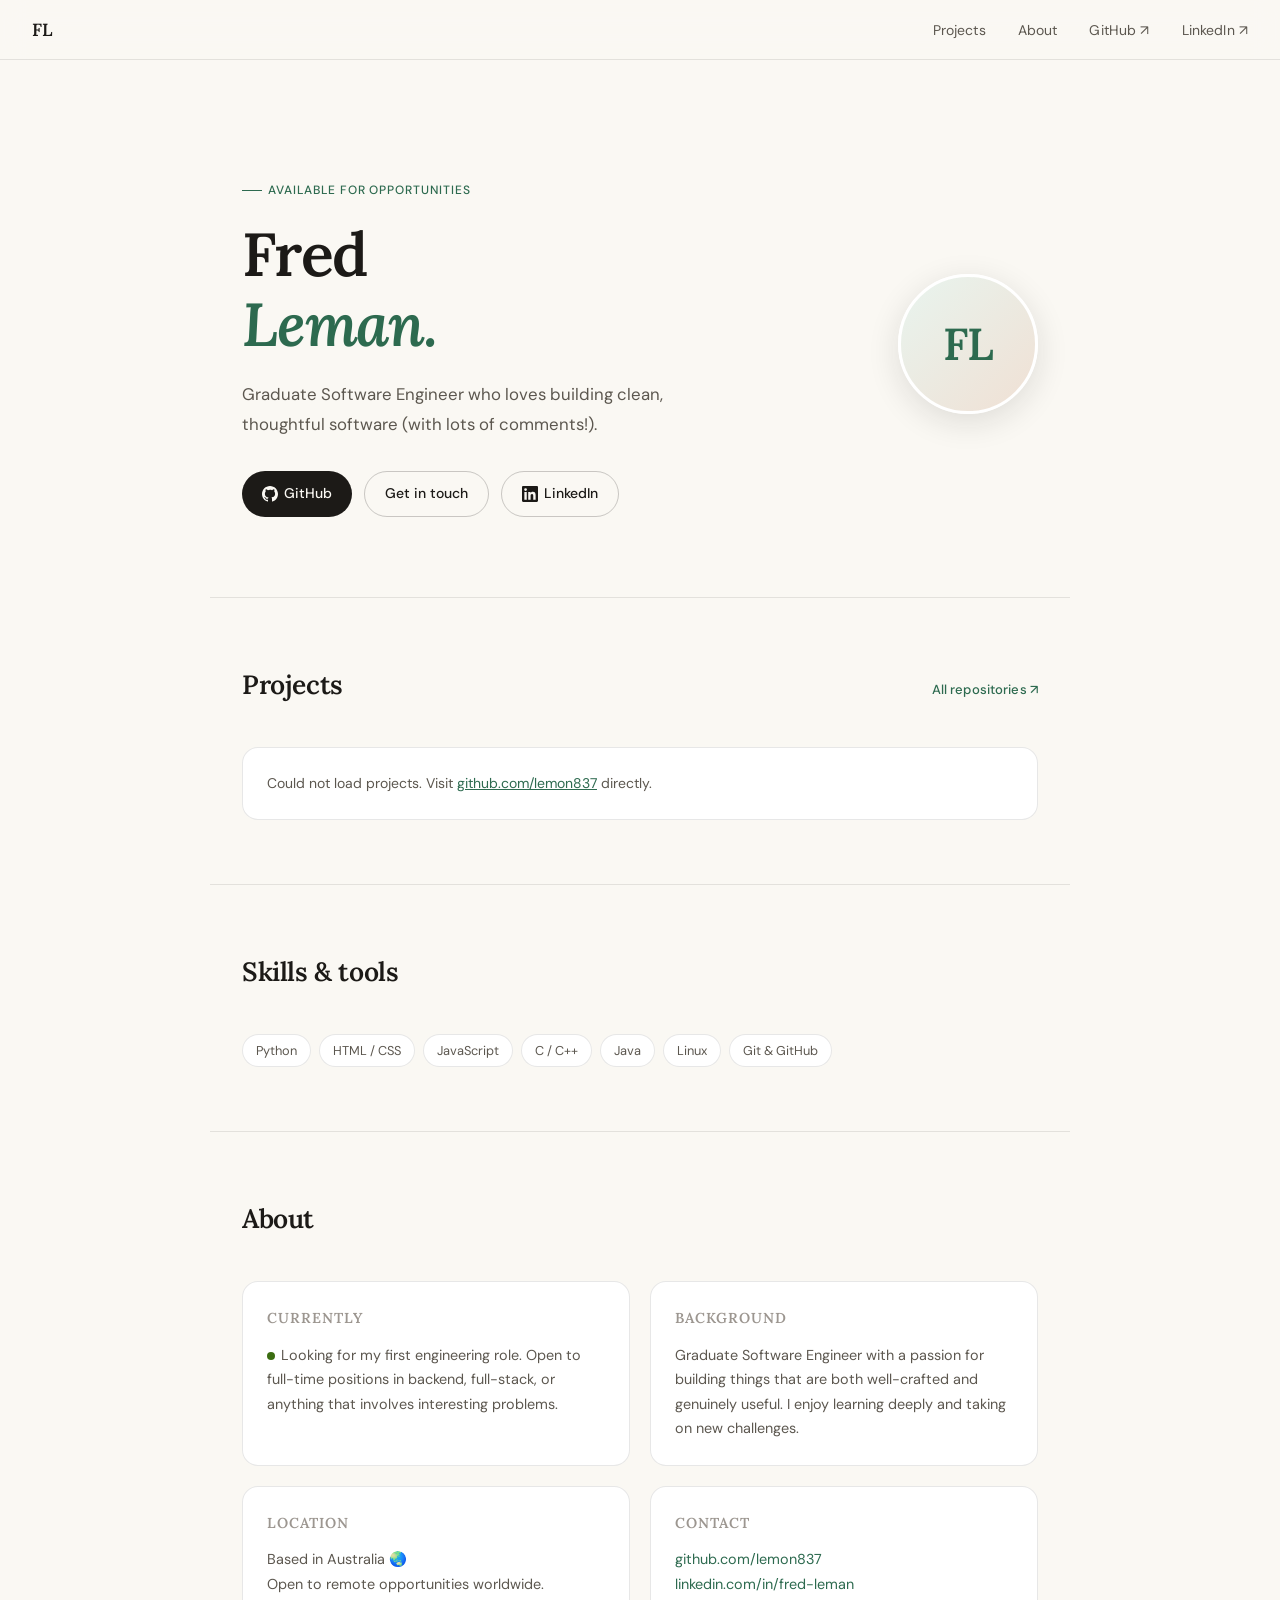
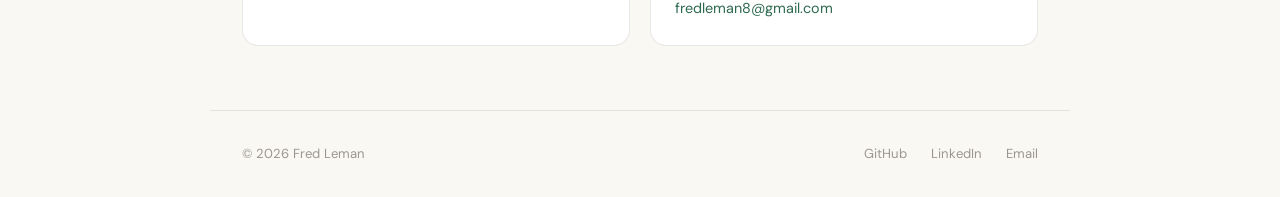
==== index.html @ 311ccefc "Change file name to index." ====
<!DOCTYPE html>
<html lang="en">
<head>
<meta charset="UTF-8">
<meta name="viewport" content="width=device-width, initial-scale=1.0">
<title>Fred Leman — Graduate Software Engineer</title>
<link rel="preconnect" href="https://fonts.googleapis.com">
<link rel="preconnect" href="https://fonts.gstatic.com" crossorigin>
<link href="https://fonts.googleapis.com/css2?family=Lora:ital,wght@0,400;0,600;1,400&family=DM+Sans:opsz,wght@9..40,300;9..40,400;9..40,500&display=swap" rel="stylesheet">
<style>
  *, *::before, *::after { box-sizing: border-box; margin: 0; padding: 0; }

  :root {
    --cream: #FAF8F3;
    --warm-white: #FFFFFF;
    --ink: #1C1A17;
    --ink-light: #5C574F;
    --ink-lighter: #9C9690;
    --accent: #2D6A4F;
    --accent-light: #E8F4EE;
    --accent-hover: #1E4D38;
    --border: rgba(28,26,23,0.10);
    --border-hover: rgba(28,26,23,0.22);
    --green: #3B6D11;
    --green-bg: #EAF3DE;
    --blue: #185FA5;
    --blue-bg: #E6F1FB;
    --purple: #534AB7;
    --purple-bg: #EEEDFE;
  }

  html { scroll-behavior: smooth; }

  body {
    font-family: 'DM Sans', sans-serif;
    background: var(--cream);
    color: var(--ink);
    font-size: 16px;
    line-height: 1.7;
    min-height: 100vh;
  }

  /* Nav */
  nav {
    position: sticky;
    top: 0;
    z-index: 100;
    background: rgba(250,248,243,0.92);
    backdrop-filter: blur(12px);
    border-bottom: 1px solid var(--border);
    padding: 0 2rem;
    display: flex;
    align-items: center;
    justify-content: space-between;
    height: 60px;
  }

  .nav-logo {
    font-family: 'Lora', serif;
    font-size: 1.1rem;
    font-weight: 600;
    color: var(--ink);
    text-decoration: none;
    letter-spacing: -0.01em;
  }

  .nav-links {
    display: flex;
    gap: 2rem;
    list-style: none;
  }

  .nav-links a {
    font-size: 0.875rem;
    font-weight: 400;
    color: var(--ink-light);
    text-decoration: none;
    letter-spacing: 0.01em;
    transition: color 0.2s;
  }

  .nav-links a:hover { color: var(--ink); }

  /* Hero */
  .hero {
    max-width: 860px;
    margin: 0 auto;
    padding: 7rem 2rem 5rem;
    display: grid;
    grid-template-columns: 1fr auto;
    gap: 3rem;
    align-items: center;
  }

  .hero-tag {
    display: inline-flex;
    align-items: center;
    gap: 6px;
    font-size: 0.75rem;
    font-weight: 500;
    letter-spacing: 0.08em;
    text-transform: uppercase;
    color: var(--accent);
    margin-bottom: 1.25rem;
  }

  .hero-tag::before {
    content: '';
    display: block;
    width: 20px;
    height: 1.5px;
    background: var(--accent);
  }

  h1 {
    font-family: 'Lora', serif;
    font-size: clamp(2.4rem, 5vw, 3.8rem);
    font-weight: 600;
    line-height: 1.15;
    letter-spacing: -0.02em;
    color: var(--ink);
    margin-bottom: 1.25rem;
  }

  h1 em {
    font-style: italic;
    color: var(--accent);
  }

  .hero-bio {
    font-size: 1.05rem;
    color: var(--ink-light);
    max-width: 480px;
    line-height: 1.75;
    margin-bottom: 2rem;
  }

  .hero-actions {
    display: flex;
    gap: 0.75rem;
    flex-wrap: wrap;
  }

  .btn {
    display: inline-flex;
    align-items: center;
    gap: 6px;
    font-family: 'DM Sans', sans-serif;
    font-size: 0.875rem;
    font-weight: 500;
    padding: 10px 20px;
    border-radius: 100px;
    text-decoration: none;
    transition: all 0.2s;
    cursor: pointer;
    border: none;
  }

  .btn-primary {
    background: var(--ink);
    color: var(--cream);
  }

  .btn-primary:hover {
    background: var(--accent);
  }

  .btn-secondary {
    background: transparent;
    color: var(--ink);
    border: 1.5px solid var(--border-hover);
  }

  .btn-secondary:hover {
    border-color: var(--ink);
    background: rgba(28,26,23,0.04);
  }

  .hero-avatar {
    width: 140px;
    height: 140px;
    border-radius: 50%;
    background: linear-gradient(135deg, var(--accent-light) 0%, #f0e0d4 100%);
    border: 3px solid var(--warm-white);
    box-shadow: 0 8px 32px rgba(28,26,23,0.12);
    display: flex;
    align-items: center;
    justify-content: center;
    font-family: 'Lora', serif;
    font-size: 2.8rem;
    font-weight: 600;
    color: var(--accent);
    letter-spacing: -0.02em;
    flex-shrink: 0;
  }

  /* Divider */
  .divider {
    max-width: 860px;
    margin: 0 auto;
    padding: 0 2rem;
    border: none;
    border-top: 1px solid var(--border);
  }

  /* Section */
  section {
    max-width: 860px;
    margin: 0 auto;
    padding: 4rem 2rem;
  }

  .section-header {
    display: flex;
    align-items: baseline;
    justify-content: space-between;
    margin-bottom: 2.5rem;
  }

  h2 {
    font-family: 'Lora', serif;
    font-size: 1.65rem;
    font-weight: 600;
    letter-spacing: -0.015em;
    color: var(--ink);
  }

  .section-link {
    font-size: 0.82rem;
    font-weight: 500;
    color: var(--accent);
    text-decoration: none;
    letter-spacing: 0.01em;
    transition: opacity 0.2s;
  }

  .section-link:hover { opacity: 0.7; }

  /* Skills */
  .skills-grid {
    display: flex;
    flex-wrap: wrap;
    gap: 0.5rem;
  }

  .skill-tag {
    font-size: 0.8rem;
    font-weight: 400;
    padding: 5px 13px;
    border-radius: 100px;
    border: 1px solid var(--border);
    color: var(--ink-light);
    background: var(--warm-white);
    transition: all 0.2s;
  }

  .skill-tag:hover {
    border-color: var(--accent);
    color: var(--accent);
    background: var(--accent-light);
  }

  /* Projects grid */
  .projects-grid {
    display: grid;
    grid-template-columns: repeat(auto-fill, minmax(260px, 1fr));
    gap: 1.25rem;
  }

  .project-card {
    background: var(--warm-white);
    border: 1px solid var(--border);
    border-radius: 16px;
    padding: 1.5rem;
    text-decoration: none;
    display: flex;
    flex-direction: column;
    gap: 0.75rem;
    transition: all 0.25s;
    position: relative;
    overflow: hidden;
  }

  .project-card::before {
    content: '';
    position: absolute;
    top: 0;
    left: 0;
    right: 0;
    height: 3px;
    background: var(--accent);
    opacity: 0;
    transition: opacity 0.25s;
  }

  .project-card:hover {
    border-color: var(--border-hover);
    transform: translateY(-3px);
    box-shadow: 0 12px 40px rgba(28,26,23,0.09);
  }

  .project-card:hover::before { opacity: 1; }

  .project-header {
    display: flex;
    align-items: flex-start;
    justify-content: space-between;
    gap: 0.5rem;
  }

  .project-name {
    font-family: 'Lora', serif;
    font-size: 1.05rem;
    font-weight: 600;
    color: var(--ink);
    letter-spacing: -0.01em;
  }

  .project-arrow {
    color: var(--ink-lighter);
    font-size: 1rem;
    transition: transform 0.2s, color 0.2s;
    flex-shrink: 0;
  }

  .project-card:hover .project-arrow {
    transform: translate(2px, -2px);
    color: var(--accent);
  }

  .project-desc {
    font-size: 0.875rem;
    color: var(--ink-light);
    line-height: 1.65;
    flex: 1;
  }

  .project-footer {
    display: flex;
    align-items: center;
    gap: 0.5rem;
    flex-wrap: wrap;
  }

  .lang-badge {
    display: inline-flex;
    align-items: center;
    gap: 5px;
    font-size: 0.75rem;
    font-weight: 400;
    color: var(--ink-light);
  }

  .lang-dot {
    width: 8px;
    height: 8px;
    border-radius: 50%;
    flex-shrink: 0;
  }

  .star-count {
    font-size: 0.75rem;
    color: var(--ink-lighter);
    margin-left: auto;
  }

  /* Loading state */
  .loading-grid {
    display: grid;
    grid-template-columns: repeat(auto-fill, minmax(260px, 1fr));
    gap: 1.25rem;
  }

  .skeleton-card {
    background: var(--warm-white);
    border: 1px solid var(--border);
    border-radius: 16px;
    padding: 1.5rem;
    display: flex;
    flex-direction: column;
    gap: 0.75rem;
    min-height: 150px;
  }

  .skeleton {
    background: linear-gradient(90deg, #f0ece4 25%, #e6e0d6 50%, #f0ece4 75%);
    background-size: 200% 100%;
    animation: shimmer 1.5s infinite;
    border-radius: 6px;
  }

  @keyframes shimmer {
    0% { background-position: 200% 0; }
    100% { background-position: -200% 0; }
  }

  /* About section */
  .about-grid {
    display: grid;
    grid-template-columns: 1fr 1fr;
    gap: 1.25rem;
  }

  .info-card {
    background: var(--warm-white);
    border: 1px solid var(--border);
    border-radius: 16px;
    padding: 1.5rem;
  }

  .info-card h3 {
    font-family: 'Lora', serif;
    font-size: 0.9rem;
    font-weight: 600;
    color: var(--ink-lighter);
    text-transform: uppercase;
    letter-spacing: 0.07em;
    margin-bottom: 0.75rem;
  }

  .info-card p {
    font-size: 0.9rem;
    color: var(--ink-light);
    line-height: 1.7;
  }

  .info-card a {
    color: var(--accent);
    text-decoration: none;
  }

  .info-card a:hover { text-decoration: underline; }

  .status-dot {
    display: inline-block;
    width: 8px;
    height: 8px;
    border-radius: 50%;
    background: #3B6D11;
    margin-right: 6px;
    animation: pulse-green 2s infinite;
  }

  @keyframes pulse-green {
    0%, 100% { opacity: 1; }
    50% { opacity: 0.4; }
  }

  /* Footer */
  footer {
    border-top: 1px solid var(--border);
    max-width: 860px;
    margin: 0 auto;
    padding: 2rem;
    display: flex;
    align-items: center;
    justify-content: space-between;
  }

  .footer-left {
    font-size: 0.82rem;
    color: var(--ink-lighter);
  }

  .footer-links {
    display: flex;
    gap: 1.5rem;
  }

  .footer-links a {
    font-size: 0.82rem;
    color: var(--ink-lighter);
    text-decoration: none;
    transition: color 0.2s;
  }

  .footer-links a:hover { color: var(--ink); }

  /* Fade in animation */
  @keyframes fadeUp {
    from { opacity: 0; transform: translateY(16px); }
    to   { opacity: 1; transform: translateY(0); }
  }

  .hero { animation: fadeUp 0.6s ease both; }
  section { animation: fadeUp 0.7s ease both; animation-delay: 0.1s; }

  /* Scroll indicator */
  .scroll-indicator {
    position: fixed;
    left: 2rem;
    top: 50%;
    transform: translateY(-50%);
    z-index: 50;
    display: flex;
    flex-direction: column;
    align-items: center;
    gap: 10px;
    opacity: 0;
    transition: opacity 0.4s;
  }

  .scroll-indicator.visible { opacity: 1; }

  .scroll-track {
    width: 1.5px;
    height: 100px;
    background: rgba(28,26,23,0.12);
    border-radius: 2px;
    position: relative;
    overflow: hidden;
  }

  .scroll-fill {
    position: absolute;
    top: 0;
    left: 0;
    width: 100%;
    background: var(--accent);
    border-radius: 2px;
    transition: height 0.1s linear;
    height: 0%;
  }

  .scroll-label {
    writing-mode: vertical-rl;
    text-orientation: mixed;
    font-size: 0.65rem;
    font-weight: 500;
    letter-spacing: 0.12em;
    text-transform: uppercase;
    color: var(--ink-lighter);
    transition: color 0.3s, opacity 0.3s;
    user-select: none;
  }

  .scroll-dot {
    width: 5px;
    height: 5px;
    border-radius: 50%;
    background: var(--accent);
    transition: transform 0.3s;
  }

  .scroll-indicator.visible .scroll-dot {
    animation: pulse-dot 2s ease-in-out infinite;
  }

  @keyframes pulse-dot {
    0%, 100% { transform: scale(1); opacity: 1; }
    50% { transform: scale(1.5); opacity: 0.6; }
  }

  @media (max-width: 900px) {
    .scroll-indicator { display: none; }
  }

  @media (max-width: 640px) {
    .hero {
      grid-template-columns: 1fr;
      padding-top: 4rem;
    }
    .hero-avatar { display: none; }
    .about-grid { grid-template-columns: 1fr; }
    .section-header { flex-direction: column; gap: 0.5rem; }
    footer { flex-direction: column; gap: 1rem; text-align: center; }
  }
</style>
</head>
<body>

<!-- Scroll indicator -->
<div class="scroll-indicator" id="scrollIndicator">
  <span class="scroll-label" id="scrollLabel">Intro</span>
  <div class="scroll-track">
    <div class="scroll-fill" id="scrollFill"></div>
  </div>
  <div class="scroll-dot"></div>
</div>

<nav>
  <a href="#" class="nav-logo">FL</a>
  <ul class="nav-links">
    <li><a href="#projects">Projects</a></li>
    <li><a href="#about">About</a></li>
    <li><a href="https://github.com/lemon837" target="_blank">GitHub ↗</a></li>
    <li><a href="https://www.linkedin.com/in/fred-leman-1284372bb" target="_blank">LinkedIn ↗</a></li>
  </ul>
</nav>

<!-- Hero -->
<div class="hero" id="hero">
  <div>
    <div class="hero-tag">Available for opportunities</div>
    <h1>Fred<br><em>Leman.</em></h1>
    <p class="hero-bio">Graduate Software Engineer who loves building clean, thoughtful software (with lots of comments!).</p>
    <div class="hero-actions">
      <a href="https://github.com/lemon837" target="_blank" class="btn btn-primary">
        <svg width="16" height="16" viewBox="0 0 24 24" fill="currentColor"><path d="M12 0C5.374 0 0 5.373 0 12c0 5.302 3.438 9.8 8.207 11.387.599.111.793-.261.793-.577v-2.234c-3.338.726-4.033-1.416-4.033-1.416-.546-1.387-1.333-1.756-1.333-1.756-1.089-.745.083-.729.083-.729 1.205.084 1.839 1.237 1.839 1.237 1.07 1.834 2.807 1.304 3.492.997.107-.775.418-1.305.762-1.604-2.665-.305-5.467-1.334-5.467-5.931 0-1.311.469-2.381 1.236-3.221-.124-.303-.535-1.524.117-3.176 0 0 1.008-.322 3.301 1.23A11.509 11.509 0 0 1 12 5.803c1.02.005 2.047.138 3.006.404 2.291-1.552 3.297-1.23 3.297-1.23.653 1.653.242 2.874.118 3.176.77.84 1.235 1.911 1.235 3.221 0 4.609-2.807 5.624-5.479 5.921.43.372.823 1.102.823 2.222v3.293c0 .319.192.694.801.576C20.566 21.797 24 17.3 24 12c0-6.627-5.373-12-12-12z"/></svg>
        GitHub
      </a>
      <a href="mailto:fredleman8@gmail.com" class="btn btn-secondary">Get in touch</a>
      <a href="https://www.linkedin.com/in/fred-leman-1284372bb" target="_blank" class="btn btn-secondary">
        <svg width="16" height="16" viewBox="0 0 24 24" fill="currentColor"><path d="M20.447 20.452h-3.554v-5.569c0-1.328-.027-3.037-1.852-3.037-1.853 0-2.136 1.445-2.136 2.939v5.667H9.351V9h3.414v1.561h.046c.477-.9 1.637-1.85 3.37-1.85 3.601 0 4.267 2.37 4.267 5.455v6.286zM5.337 7.433a2.062 2.062 0 0 1-2.063-2.065 2.064 2.064 0 1 1 2.063 2.065zm1.782 13.019H3.555V9h3.564v11.452zM22.225 0H1.771C.792 0 0 .774 0 1.729v20.542C0 23.227.792 24 1.771 24h20.451C23.2 24 24 23.227 24 22.271V1.729C24 .774 23.2 0 22.222 0h.003z"/></svg>
        LinkedIn
      </a>
    </div>
  </div>
  <div class="hero-avatar">FL</div>
</div>

<hr class="divider">

<!-- Projects -->
<section id="projects">
  <div class="section-header">
    <h2>Projects</h2>
    <a href="https://github.com/lemon837?tab=repositories" target="_blank" class="section-link">All repositories ↗</a>
  </div>
  <div id="projects-container" class="loading-grid">
    <div class="skeleton-card">
      <div class="skeleton" style="height:18px;width:60%"></div>
      <div class="skeleton" style="height:13px;width:90%"></div>
      <div class="skeleton" style="height:13px;width:75%"></div>
    </div>
    <div class="skeleton-card">
      <div class="skeleton" style="height:18px;width:55%"></div>
      <div class="skeleton" style="height:13px;width:85%"></div>
      <div class="skeleton" style="height:13px;width:70%"></div>
    </div>
    <div class="skeleton-card">
      <div class="skeleton" style="height:18px;width:65%"></div>
      <div class="skeleton" style="height:13px;width:80%"></div>
      <div class="skeleton" style="height:13px;width:60%"></div>
    </div>
  </div>
</section>

<hr class="divider">

<!-- Skills -->
<section id="skills">
  <div class="section-header">
    <h2>Skills & tools</h2>
  </div>
  <div class="skills-grid" id="skills-container">
    <span class="skill-tag">Python</span>
    <span class="skill-tag">HTML / CSS</span>
    <span class="skill-tag">JavaScript</span>
    <span class="skill-tag">C / C++</span>
    <span class="skill-tag">Java</span>
    <span class="skill-tag">Linux</span>
    <span class="skill-tag">Git & GitHub</span>
  </div>
</section>

<hr class="divider">

<!-- About -->
<section id="about">
  <div class="section-header">
    <h2>About</h2>
  </div>
  <div class="about-grid">
    <div class="info-card">
      <h3>Currently</h3>
      <p><span class="status-dot"></span>Looking for my first engineering role. Open to full-time positions in backend, full-stack, or anything that involves interesting problems.</p>
    </div>
    <div class="info-card">
      <h3>Background</h3>
      <p>Graduate Software Engineer with a passion for building things that are both well-crafted and genuinely useful. I enjoy learning deeply and taking on new challenges.</p>
    </div>
    <div class="info-card">
      <h3>Location</h3>
      <p>Based in Australia 🌏<br>Open to remote opportunities worldwide.</p>
    </div>
    <div class="info-card">
      <h3>Contact</h3>
      <p>
        <a href="https://github.com/lemon837" target="_blank">github.com/lemon837</a><br>
        <a href="https://www.linkedin.com/in/fred-leman-1284372bb" target="_blank">linkedin.com/in/fred-leman</a><br>
        <a href="mailto:fredleman8@gmail.com">fredleman8@gmail.com</a>
      </p>
    </div>
  </div>
</section>

<footer>
  <span class="footer-left">© 2026 Fred Leman</span>
  <div class="footer-links">
    <a href="https://github.com/lemon837" target="_blank">GitHub</a>
    <a href="https://www.linkedin.com/in/fred-leman-1284372bb" target="_blank">LinkedIn</a>
    <a href="mailto:fredleman8@gmail.com">Email</a>
  </div>
</footer>

<script data-cfasync="false" src="/cdn-cgi/scripts/5c5dd728/cloudflare-static/email-decode.min.js"></script><script>
const LANG_COLORS = {
  JavaScript: '#f1e05a', TypeScript: '#3178c6', Python: '#3572A5',
  Java: '#b07219', 'C++': '#f34b7d', C: '#555555', 'C#': '#178600',
  Go: '#00ADD8', Rust: '#dea584', Ruby: '#701516', Swift: '#F05138',
  Kotlin: '#A97BFF', HTML: '#e34c26', CSS: '#563d7c', Shell: '#89e051',
  Vue: '#41b883', Dart: '#00B4AB', Scala: '#c22d40', default: '#9C9690'
};

const DEFAULT_SKILLS = [];

function langColor(lang) {
  return LANG_COLORS[lang] || LANG_COLORS.default;
}

async function loadGitHub() {
  try {
    const res = await fetch('https://api.github.com/users/lemon837/repos?sort=updated&per_page=12&type=owner');
    if (!res.ok) throw new Error('fetch failed');
    const repos = await res.json();

    // Collect languages for skills — now hardcoded, skip auto-population

    // Filter out forks, sort by stars then updated
    const filtered = repos
      .filter(r => !r.fork && r.name !== 'lemon837')
      .sort((a, b) => b.stargazers_count - a.stargazers_count || new Date(b.updated_at) - new Date(a.updated_at))
      .slice(0, 6);

    const container = document.getElementById('projects-container');
    container.className = 'projects-grid';

    if (filtered.length === 0) {
      container.innerHTML = `<p style="color:var(--ink-lighter);font-size:0.9rem;grid-column:1/-1;">No public repositories yet — check back soon!</p>`;
      return;
    }

    container.innerHTML = filtered.map(repo => {
      const desc = repo.description || 'No description provided.';
      const lang = repo.language;
      const stars = repo.stargazers_count;
      const updated = new Date(repo.updated_at).toLocaleDateString('en-AU', { month: 'short', year: 'numeric' });

      return `
        <a class="project-card" href="${repo.html_url}" target="_blank" rel="noopener">
          <div class="project-header">
            <span class="project-name">${repo.name}</span>
            <span class="project-arrow">↗</span>
          </div>
          <p class="project-desc">${desc}</p>
          <div class="project-footer">
            ${lang ? `<span class="lang-badge"><span class="lang-dot" style="background:${langColor(lang)}"></span>${lang}</span>` : ''}
            ${stars > 0 ? `<span class="star-count">★ ${stars}</span>` : ''}
            <span style="font-size:0.72rem;color:var(--ink-lighter);margin-left:${stars > 0 ? '0' : 'auto'}">Updated ${updated}</span>
          </div>
        </a>
      `;
    }).join('');

  } catch (e) {
    const container = document.getElementById('projects-container');
    container.className = 'projects-grid';
    container.innerHTML = `
      <div class="project-card" style="grid-column:1/-1;cursor:default;pointer-events:none;">
        <p class="project-desc">Could not load projects. Visit <a href="https://github.com/lemon837" target="_blank" style="color:var(--accent)">github.com/lemon837</a> directly.</p>
      </div>
    `;
  }
}

loadGitHub();

// Scroll indicator
const indicator = document.getElementById('scrollIndicator');
const fill = document.getElementById('scrollFill');
const label = document.getElementById('scrollLabel');

const sections = [
  { id: 'hero',     name: 'Intro' },
  { id: 'projects', name: 'Projects' },
  { id: 'skills',   name: 'Skills' },
  { id: 'about',    name: 'About' },
];

function onScroll() {
  const scrollTop = window.scrollY;
  const docHeight = document.documentElement.scrollHeight - window.innerHeight;
  const progress = docHeight > 0 ? (scrollTop / docHeight) * 100 : 0;

  fill.style.height = Math.min(progress, 100) + '%';

  // Show after scrolling 80px
  if (scrollTop > 80) {
    indicator.classList.add('visible');
  } else {
    indicator.classList.remove('visible');
  }

  // Update label based on current section
  let current = sections[0].name;
  for (const s of sections) {
    const el = document.getElementById(s.id);
    if (el && el.getBoundingClientRect().top <= window.innerHeight * 0.5) {
      current = s.name;
    }
  }
  if (label.textContent !== current) {
    label.style.opacity = '0';
    setTimeout(() => {
      label.textContent = current;
      label.style.opacity = '1';
    }, 150);
  }
}

window.addEventListener('scroll', onScroll, { passive: true });
</script>

</body>
</html>
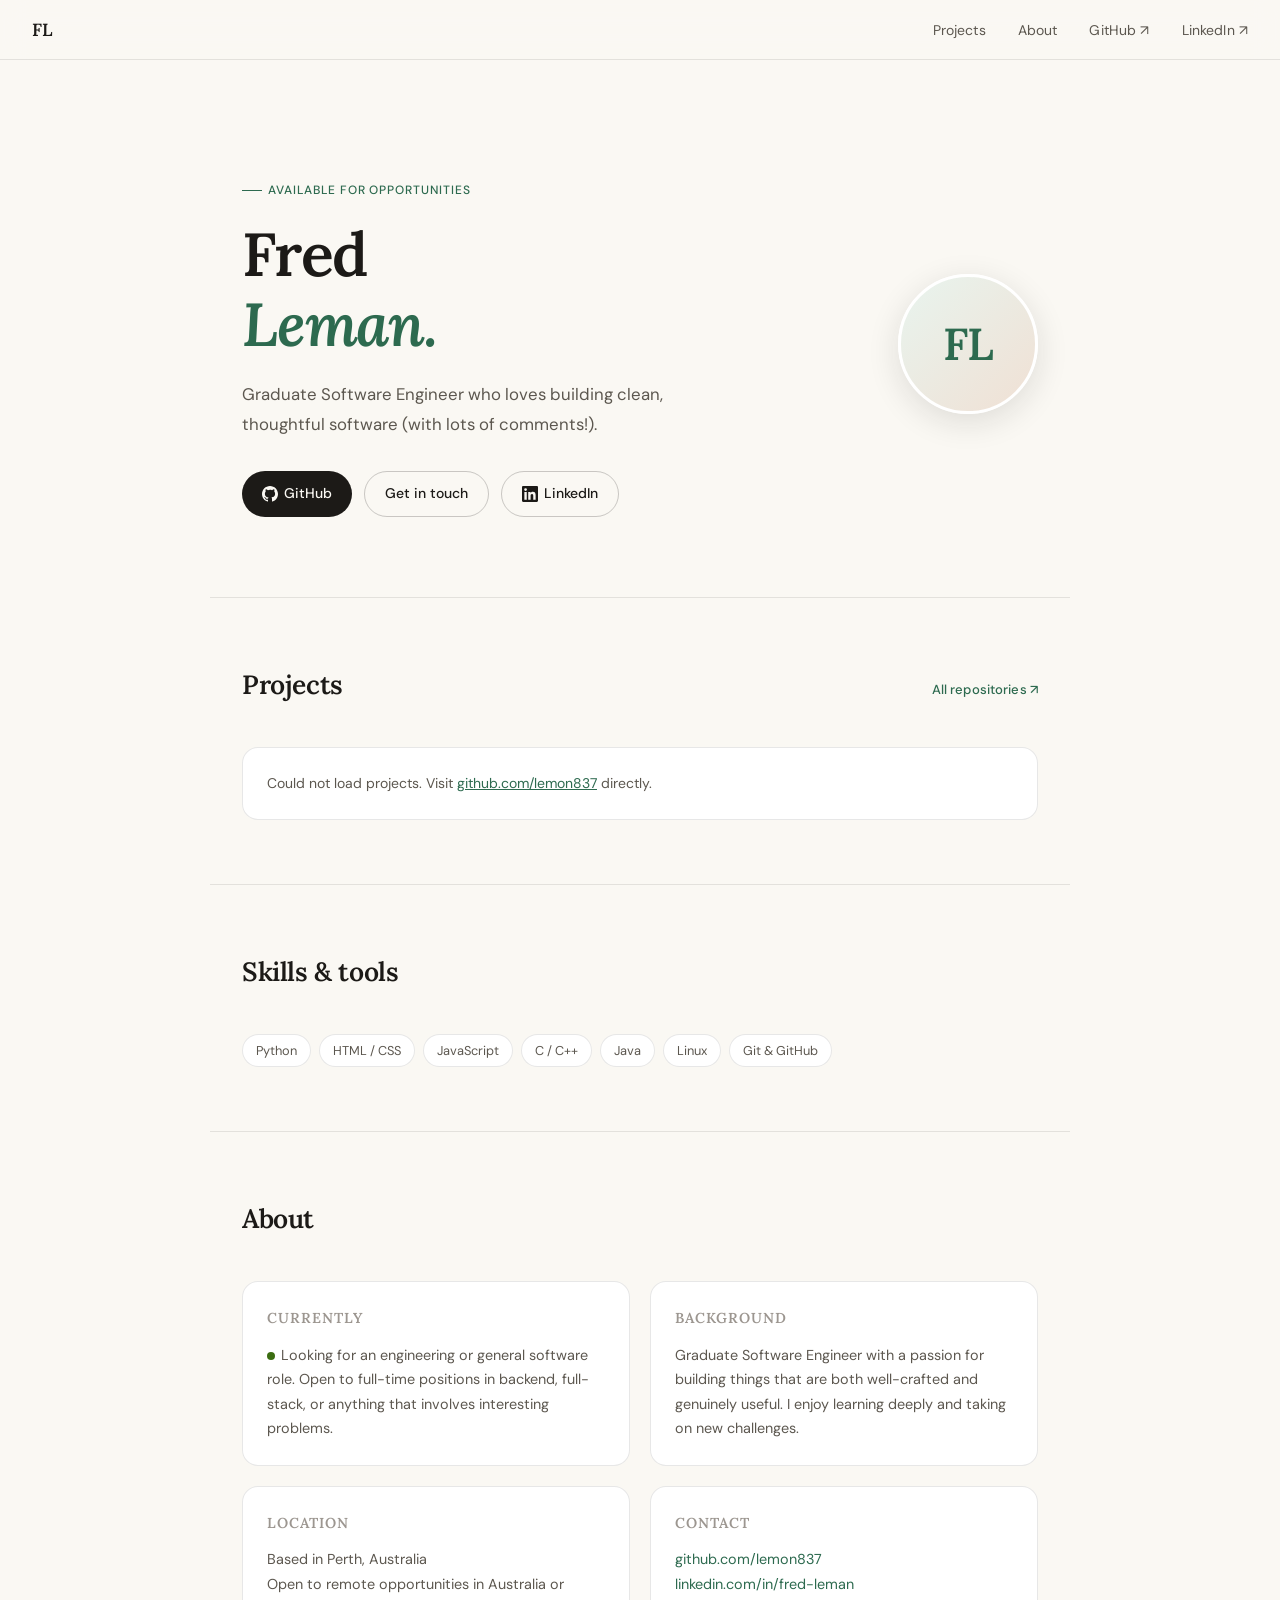
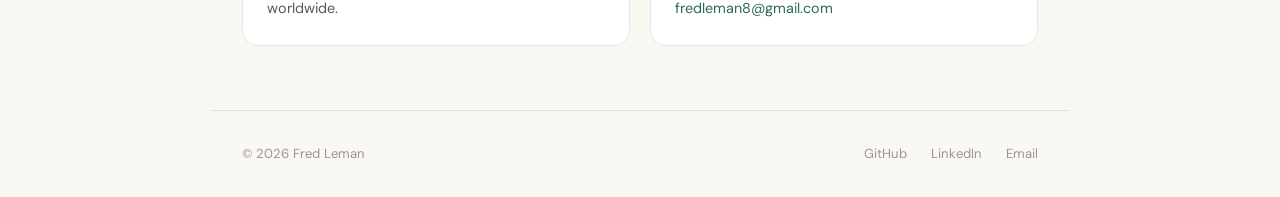
==== commit 7c7572a0: "Minor text changes." ====
--- a/index.html
+++ b/index.html
@@ -664,7 +664,7 @@
   <div class="about-grid">
     <div class="info-card">
       <h3>Currently</h3>
-      <p><span class="status-dot"></span>Looking for my first engineering role. Open to full-time positions in backend, full-stack, or anything that involves interesting problems.</p>
+      <p><span class="status-dot"></span>Looking for an engineering or general software role. Open to full-time positions in backend, full-stack, or anything that involves interesting problems.</p>
     </div>
     <div class="info-card">
       <h3>Background</h3>
@@ -672,7 +672,7 @@
     </div>
     <div class="info-card">
       <h3>Location</h3>
-      <p>Based in Australia 🌏<br>Open to remote opportunities worldwide.</p>
+      <p>Based in Perth, Australia<br>Open to remote opportunities in Australia or worldwide.</p>
     </div>
     <div class="info-card">
       <h3>Contact</h3>
